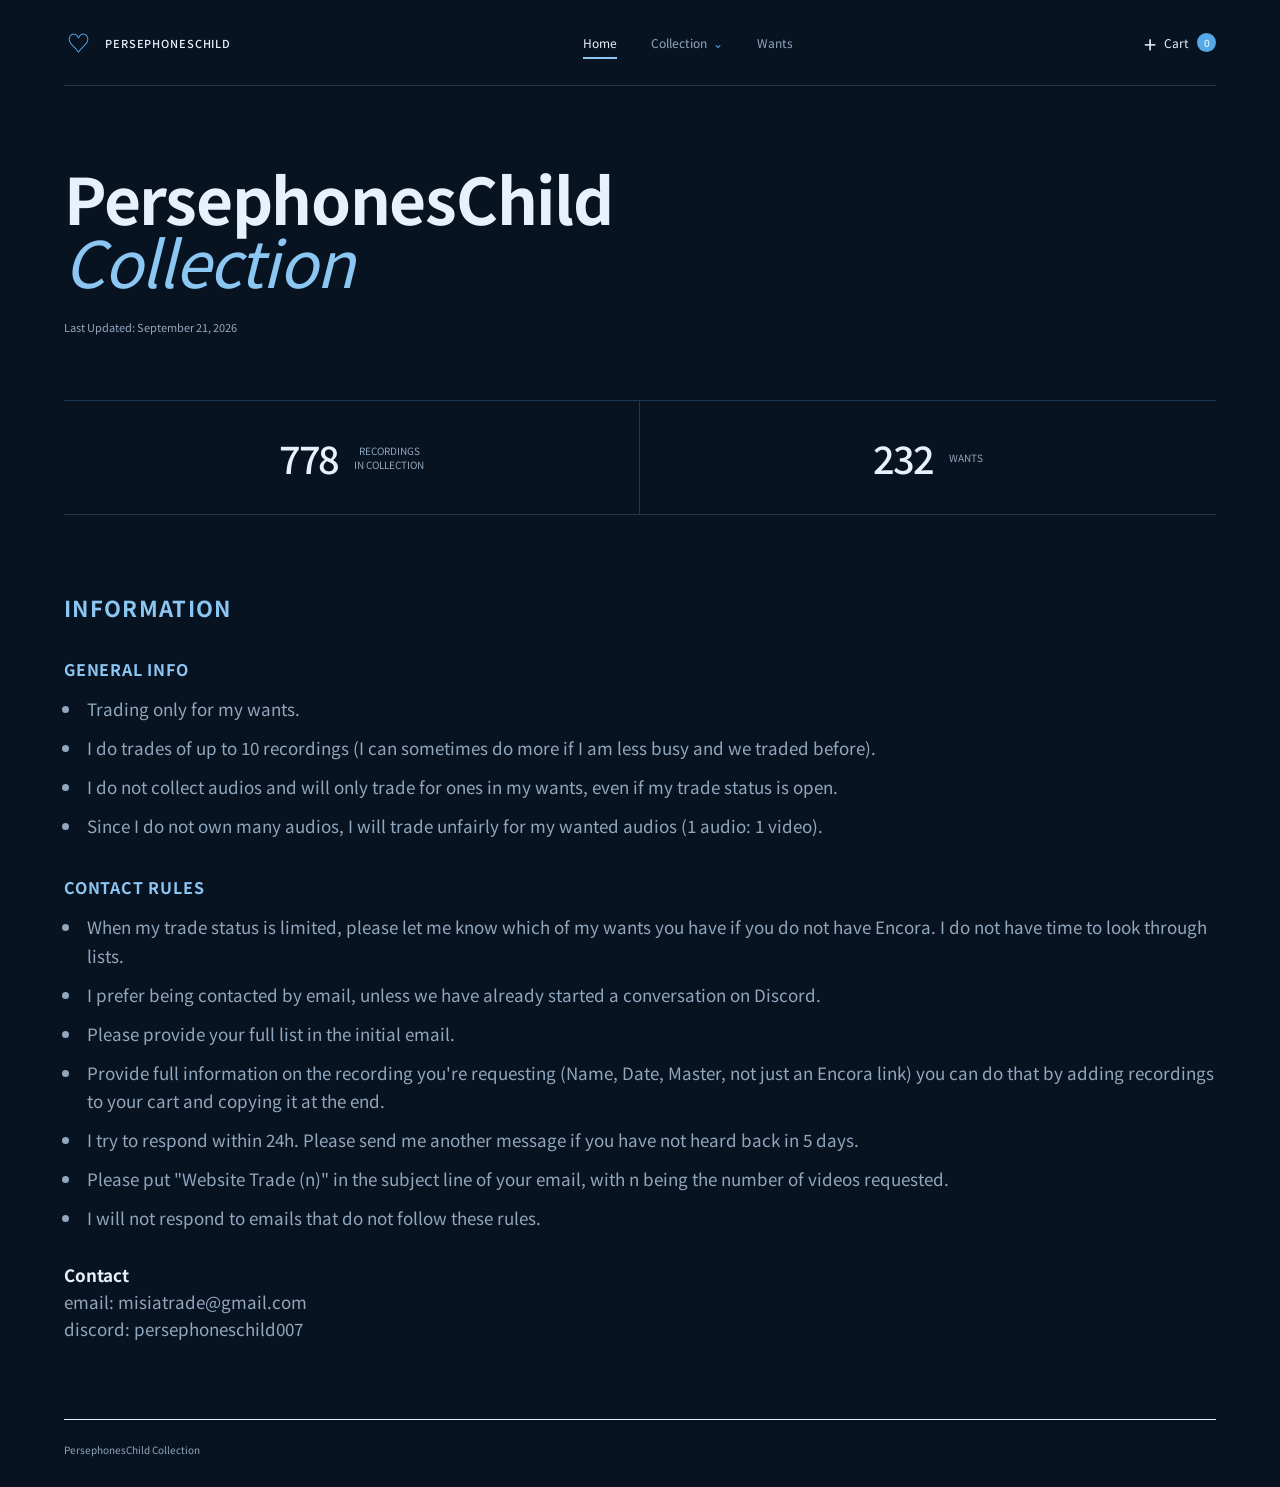
==== index.html @ debe1a32 "Add files via upload" ====
<!doctype html>
<!--
  PersephonesChild Collection - index.html

  Each <section class="view"> below is one
  "page" (Home, Collection, Wants, Cart); app.js shows one at a time depending
  on the # in the address bar, so nothing ever reloads.

  Anything with an id="..." is filled in or updated by app.js.
  Anything with data-route / data-view is used for navigation.
-->
<html lang="en">
<head>
  <!-- Page setup: text encoding, mobile scaling, the description search engines show, and the browser tab title. -->
  <meta charset="UTF-8">
  <meta name="viewport" content="width=device-width, initial-scale=1.0">
  <meta name="description" content="PersephonesChild Collection">
  <title>PersephonesChild Collection</title>
  <!-- Google Fonts: Noto Sans JP, used everywhere on the site (labels, body copy, and the home page hero headline alike). The preconnect lines just make it load a little faster. -->
  <link rel="preconnect" href="https://fonts.googleapis.com">
  <link rel="preconnect" href="https://fonts.gstatic.com" crossorigin>
  <link href="https://fonts.googleapis.com/css2?family=Noto+Sans+JP:wght@400;500;600;700;800&display=swap" rel="stylesheet">
  <!-- The main stylesheet. -->
  <link rel="stylesheet" href="styles.css">
  <!--
    Site-specific overrides. This block loads AFTER styles.css, so every rule
    here beats the matching rule in that file. This is where the 
    colour scheme and the recording-row layout actually come from.
  -->
  <style>
    /* The dark blue palette, replacing the cream/olive defaults in styles.css. */
    :root { --ink: #e8f1fb; --muted: #91a7bd; --paper: #081322; --line: #1d3852; --accent: #55a9e8; --rust: #8bc7f2; --white: #f4f8fc; --nft: #ff6b6b; }
    /* Page background. */
    body { background: var(--paper); }
    /* Dark styling for the "Copy your request" panel and its text box. */
    .checkout-panel { background: #0d1d30; }
    .checkout-panel input, .checkout-panel textarea { background: #07111f; color: var(--ink); }
    /* The contact block and the bulleted rule lists on the home page. */
    .contact-block { color: var(--muted); font-size: 14px; line-height: 1.6; margin: 0; }
    .contact-block b { color: var(--ink); }
    .info-title { color: var(--rust); font: 700 22px 'Noto Sans JP', sans-serif; letter-spacing: .06em; text-transform: uppercase; margin: 0 0 30px; }
    .info-subheading { color: var(--rust); font: 700 16px 'Noto Sans JP', sans-serif; letter-spacing: .05em; text-transform: uppercase; margin: 34px 0 14px; }
    .info-list { color: var(--muted); font-size: 12px; line-height: 1.65; margin: 0 0 28px; padding-left: 18px; max-width: 560px; }
    .info-list li { padding-left: 5px; margin-bottom: 10px; }
    /* Home page layout: full-width hero, the two centred counters, roomier text. */
    .hero-grid { display: block; min-height: 0; }
    .hero-copy { max-width: 820px; padding-right: 0; }
    .last-updated { color: var(--muted); font: 11px 'Noto Sans JP', sans-serif; margin: 18px 0 0; }
    .home-stats { max-width: none; margin: 0; text-align: left; grid-template-columns: 1fr 1fr; }
    .home-stats div, .home-stats div + div { justify-content: center; padding-left: 0; padding-right: 0; text-align: center; }
    .info-list { font-size: 16px; line-height: 1.7; }
    .intro-band .info-list, .intro-band .contact-block { font-size: 17px; }
    .intro-band { display: block; }
    .intro-band > div { width: 100%; }
    .intro-band .text-link { display: inline-flex; margin-top: 24px; }
    .info-list { max-width: none; }
    /* Recording rows as they look now: title row on top, then a four-column grid
       of details (Tour, Date, Master, Cast, Notes, NFT date, Trader Format).
       Cast and Notes span two columns because they are long. */
    .recording-row { display: block; padding: 24px 0; }
    .recording-row-top { display: grid; grid-template-columns: 50px 1fr 100px; align-items: center; gap: 18px; }
    .recording-fields { display: grid; grid-template-columns: repeat(4, minmax(0, 1fr)); gap: 18px 24px; margin: 22px 0 0 68px; }
    .recording-field { display: flex; flex-direction: column; gap: 6px; min-width: 0; }
    .recording-field span { color: var(--rust); font: 10px 'Noto Sans JP', sans-serif; text-transform: uppercase; }
    .recording-field b { color: var(--muted); font-size: 12px; font-weight: 500; line-height: 1.45; overflow-wrap: anywhere; }
    .recording-field-wide, .recording-field-cast { grid-column: span 2; }
    /* The read-only box on the cart page holding the copyable request text. */
    .request-preview { width: 100%; min-height: 150px; margin: 18px 0 0; border: 1px solid var(--line); background: #07111f; color: var(--ink); font: 11px/1.6 'Noto Sans JP', sans-serif; padding: 12px; resize: vertical; }
    /* The "Add" checkbox at the right of each recording row. */
    .check-control { justify-self: end; display: inline-flex; align-items: center; gap: 8px; color: var(--ink); font: 10px 'Noto Sans JP', sans-serif; cursor: pointer; }
    .recording-check { width: 18px; height: 18px; accent-color: var(--accent); cursor: pointer; }
    /* Show groups: recordings.csv/wants.csv rows sharing a Show are folded
       together under one <details>, closed by default so the collection reads
       as one line per show. A show with only one recording is rendered
       already open (see app.js), since there's nothing to tuck away there. */
    .show-group-summary { list-style: none; cursor: pointer; }
    .show-group-summary::-webkit-details-marker { display: none; }
    /* Count + chevron on the right of the show name, in place of the Add
       checkbox column used on a plain (ungrouped) row. */
    .show-group-meta { justify-self: end; display: inline-flex; align-items: center; gap: 10px; color: var(--muted); font: 10px 'Noto Sans JP', sans-serif; text-transform: uppercase; }
    .show-group-meta::after { content: '⌄'; color: var(--accent); font-size: 13px; transition: transform .2s; }
    .show-group[open] > .show-group-summary .show-group-meta::after { transform: rotate(180deg); }
    .show-group-summary:hover .recording-title { color: var(--accent); }
    /* The recordings inside an opened show: one .recording-subrow per Tour/
       Date, each with its own details grid and (on the collection pages) its
       own Add checkbox, separated by hairlines instead of the full row gap
       used between shows. */
    .show-group-body { margin-top: 18px; }
    .recording-subrow { padding: 16px 0; border-top: 1px dashed var(--line); }
    .recording-subrow:first-child { border-top: 0; padding-top: 0; }
    .recording-subrow .recording-title { font-size: 14px; font-weight: 500; color: var(--muted); }
    .recording-subrow .recording-title.is-nft { color: var(--nft); }
    /* Making the result-meta dropdowns readable against the dark background. */
    .result-meta select { background: #fff; color: #000; }
    .result-meta select:focus { background: #000; color: #fff; }
    .result-meta option { background: #000; color: #fff; }
    /* Small typography tweaks: heading aside, the heart wordmark, hero headline size. */
    .heading-aside { font-size: 17px; }
    .wordmark-mark { background: transparent; color: var(--accent); font-size: 23px; line-height: 1; }
    .hero-copy h1 { font-size: clamp(40px, 5vw, 70px); }
    /* Phone layout for recording rows: narrower columns, details in two columns. */
    @media (max-width: 700px) { .recording-row-top { grid-template-columns: 32px 1fr 82px; gap: 8px; } .recording-fields { grid-template-columns: repeat(2, minmax(0, 1fr)); margin-left: 40px; gap: 16px 12px; } .recording-field-wide, .recording-field-cast { grid-column: 1 / -1; } }
    /* Buttons in the blue scheme, with a lighter blue on hover. */
    .button-dark { background: #12304b; color: #f4f8fc; border-color: #55a9e8; }
    .button-dark:hover { background: #1d5278; border-color: #8bc7f2; }
    /* The Collection dropdown in the header. It is a plain <details> element, so
       it opens and closes without any JavaScript; app.js only closes it again
       after a link inside is clicked. */
    .collection-menu { position: relative; }
    .collection-menu summary { list-style: none; padding: 8px 0; color: var(--muted); cursor: pointer; }
    .collection-menu summary::-webkit-details-marker { display: none; }
    .collection-menu summary::after { content: '⌄'; margin-left: 6px; color: var(--accent); }
    .collection-menu[open] summary, .collection-menu summary:hover, .collection-menu summary.active { color: var(--ink); }
    .collection-dropdown { position: absolute; z-index: 5; top: 32px; left: 50%; min-width: 150px; padding: 8px 0; transform: translateX(-50%); border: 1px solid var(--line); background: #0d1d30; box-shadow: 0 12px 24px rgba(0, 0, 0, .22); }
    .collection-dropdown a { display: block; padding: 10px 16px; color: var(--muted); white-space: nowrap; }
    .collection-dropdown a:hover, .collection-dropdown a.active { color: var(--white); background: #12304b; }
    /* The Videos index page (#videos): one card per video page. */
    .index-grid { display: grid; grid-template-columns: repeat(4, minmax(0, 1fr)); gap: 18px; padding: 40px 0 90px; }
    .index-card { display: block; padding: 26px; border: 1px solid var(--line); background: #0d1d30; transition: .2s; }
    .index-card:hover { border-color: var(--accent); background: #12304b; }
    .index-card h3 { margin: 0; font-size: 26px; letter-spacing: -.03em; }
    .index-card p { margin: 10px 0 0; color: var(--muted); font: 10px 'Noto Sans JP', sans-serif; text-transform: uppercase; }
    @media (max-width: 700px) { .index-grid { grid-template-columns: 1fr; gap: 12px; padding: 28px 0 60px; } }
    /* On phones the dropdown is left-aligned instead of centred. */
    @media (max-width: 700px) { .site-header { gap: 16px; } .main-nav { gap: 16px; } .collection-dropdown { left: 0; transform: none; } }
  </style>
</head>
<body>
  <div class="site-shell">
    <!-- Header: wordmark on the left, navigation in the middle, cart on the right. -->
    <header class="site-header">
      <a class="wordmark" href="#home" aria-label="PersephonesChild Collection home"><span class="wordmark-mark" aria-hidden="true">&#9825;</span><span>PERSEPHONESCHILD</span></a>
      <!-- Main navigation. app.js adds class="active" to whichever link matches the current page. -->
      <nav class="main-nav" aria-label="Main navigation">
        <a href="#home" data-route="home">Home</a>
        <!-- Collection menu. <summary> is the visible label; the links inside appear when it is open. -->
        <details class="collection-menu">
          <summary data-route="collection">Collection</summary>
          <div class="collection-dropdown">
            <a href="#videos" data-route="videos">Videos</a>
            <a href="#audios" data-route="audios">Audios</a>
          </div>
        </details>
        <a href="#wants" data-route="wants">Wants</a>
      </nav>
      <!-- Cart link. The number in #cart-count is kept up to date by renderCart() in app.js. -->
      <a class="cart-link" href="#cart" aria-label="Open cart"><span class="cart-icon">+</span><span>Cart</span><span class="cart-count" id="cart-count">0</span></a>
    </header>

    <main>
      <!-- HOME PAGE -->
      <section class="view active" id="home-view" data-view="home">
        <div class="hero-grid">
          <div class="hero-copy">
            <h1>PersephonesChild<br><em>Collection</em></h1>
            <p class="last-updated" id="last-updated">Last Updated: —</p>
          </div>
        </div>
        <!-- The two counters. They read 00 until app.js has loaded the CSV files. -->
        <div class="home-stats">
          <div><strong id="home-recording-count">00</strong><span>recordings<br>in collection</span></div>
          <div><strong id="home-want-count">00</strong><span>wants</span></div>
        </div>
        <!-- Information band: your trading rules, contact rules and contact details. Plain text - edit it directly here. -->
        <div class="intro-band">
          <div>
            <h3 class="info-title">Information</h3>
            <h4 class="info-subheading">General Info</h4>
            <ul class="info-list">
              <li>Trading only for my wants.</li>
              <li>I do trades of up to 10 recordings (I can sometimes do more if I am less busy and we traded before).</li>
              <li>I do not collect audios and will only trade for ones in my wants, even if my trade status is open.</li>
              <li>Since I do not own many audios, I will trade unfairly for my wanted audios (1 audio: 1 video).</li>
            </ul>
            <h4 class="info-subheading">Contact Rules</h4>
            <ul class="info-list">
              <li>When my trade status is limited, please let me know which of my wants you have if you do not have Encora. I do not have time to look through lists.</li>
              <li>I prefer being contacted by email, unless we have already started a conversation on Discord.</li>
              <li>Please provide your full list in the initial email.</li>
              <li>Provide full information on the recording you're requesting (Name, Date, Master, not just an Encora link) you can do that by adding recordings to your cart and copying it at the end.</li>
              <li>I try to respond within 24h. Please send me another message if you have not heard back in 5 days.</li>
              <li>Please put "Website Trade (n)" in the subject line of your email, with n being the number of videos requested.</li>
              <li>I will not respond to emails that do not follow these rules.</li>
            </ul>
            <p class="contact-block"><b>Contact</b><br>email: misiatrade@gmail.com<br>discord: persephoneschild007</p>
          </div>
        </div>
      </section>

      <!-- VIDEOS INDEX PAGE: just links to the individual video pages. The cards are built by renderVideoIndex() in app.js. -->
      <section class="view" id="videos-view" data-view="videos">
        <div class="page-heading">
          <div>
            <h2>Videos</h2>
          </div>
          <p class="heading-aside">The videos are split alphabetically by title, ignoring articles like “the”, “a”, and “an”. Shows with over 15 videos have their own page.</p>
        </div>
        <div class="index-grid" id="video-index-list"></div>
      </section>

      <!-- COLLECTION PAGE (shared by Videos, Hadestown and Audios - the heading changes to match). -->
      <section class="view" id="collection-view" data-view="collection">
        <!-- Heading. The title text is replaced by app.js depending on which of the three pages is open. -->
        <div class="page-heading">
          <div>
            <h2 id="collection-title">Audios</h2>
          </div>
          <p class="heading-aside">Select a recording to add it to your request. The collection is ordered by title, ignoring articles like “the”, “a”, and “an”.</p>
        </div>
        <!-- Toolbar: search box, result count, and the sort dropdown. -->
        <div class="toolbar">
          <label class="search-box">
            <span>⌕</span>
            <input id="collection-search" type="search" placeholder="Search recordings" autocomplete="off">
            <kbd>/</kbd>
          </label>
          <div class="result-meta">
            <span id="collection-result-count">0 recordings</span>
            <!-- The options here are a pre-JS fallback only. app.js rebuilds this
                 dropdown per page (populateSortOptions(), keyed off each route's
                 sortOptions in COLLECTION_ROUTES) — most pages get A–Z, a
                 single-show page like Hadestown gets oldest/newest instead. -->
            <select id="collection-sort" aria-label="Sort collection">
              <option value="title">A–Z by title</option>
            </select>
          </div>
        </div>
        <!-- Empty on purpose: app.js builds the recording rows in here. aria-live tells screen readers to announce changes. -->
        <div class="recording-list" id="recording-list" aria-live="polite"></div>
      </section>

      <!-- WANTS PAGE -->
      <section class="view" id="wants-view" data-view="wants">
        <div class="page-heading">
          <div>
            <h2>Wants</h2>
          </div>
          <p class="heading-aside">My current wants, some of which could be trades in progress.</p>
        </div>
        <!-- Wants toolbar: search, count, the Audio/Video filter, and the sort dropdown. The list below is built by app.js. -->
        <div class="toolbar">
          <label class="search-box">
            <span>⌕</span>
            <input id="wants-search" type="search" placeholder="Search wants" autocomplete="off">
          </label>
          <div class="result-meta">
            <span id="wants-result-count">0 wants</span>
            <label for="wants-media-filter">Format</label>
            <select id="wants-media-filter" aria-label="Filter wants by audio or video">
              <option value="all">All</option>
              <option value="Audio">Audio</option>
              <option value="Video">Video</option>
            </select>
            <select id="wants-sort" aria-label="Sort wants">
              <option value="title">A–Z by title</option>
            </select>
          </div>
        </div>
        <div class="recording-list" id="wants-list" aria-live="polite"></div>
        
      </section>

      <!-- CART PAGE -->
      <section class="view" id="cart-view" data-view="cart">
        <div class="page-heading">
          <div>
            <h2>Cart</h2>
          </div>
          <p class="heading-aside">Copy your request and send me an email :)</p>
        </div>
        <!-- Cart items on the left (or the empty-cart message), copy panel on the right. -->
        <div class="cart-layout">
          <div>
            <div id="cart-items" class="cart-items"></div>
            <div id="cart-empty" class="empty-state">
              <h3>Your cart is empty.</h3>
              <a href="#videos" class="text-link">Browse collection <span>→</span></a>
            </div>
          </div>
          <aside class="checkout-panel">
            <h3>Request details</h3>
            <p> Make sure you read the rules before sending your request.</p>
            <textarea id="request-preview" class="request-preview" aria-label="Selected recording request" readonly></textarea>
            <button class="button button-dark full-width" id="copy-request-button" type="button">Copy request <span>⧉</span></button>
            <small class="form-hint" id="copy-status">Format: Show - Tour - Date - Master - Encora Link</small>
          </aside>
        </div>
      </section>
    </main>
    <!-- Footer. -->
    <footer class="site-footer">
      <span>PersephonesChild Collection</span>
    </footer>
  </div>
  <!-- Loads the JavaScript last, so all the elements above already exist when it runs. -->
  <script src="app.js"></script>
</body>
</html>
---- styles.css ----
/* ============================================================================
   PersephonesChild Collection - styles.css

   This is the base stylesheet for the whole site. It was written in a compact
   (minified) style; it has since been spaced out, labelled, and stripped of
   rules that no element on the site uses.

   Important: index.html contains a second <style> block at the bottom of its
   <head>. Because it loads after this file, anything in there WINS over the
   rules here - that is where the dark blue colour scheme and the current
   recording-row layout are defined. If a change here seems to do nothing,
   check index.html for a rule overriding it.

   Sections:
     1. Colour variables and page basics
     2. Header, navigation and cart link
     3. Page (view) switching
     4. Home page: hero, stats, intro band
     5. Buttons and links
     6. Page headings and toolbars (search / sort)
     7. Recording rows
     8. Cart and request panel
     9. Empty states and footer
    10. Mobile layout (screens up to 700px wide)
   ============================================================================ */

/* --- 1. Colour variables and page basics -----------------------------------
   Everything else refers to these by name, e.g. color:var(--ink). The values
   here are the original cream-and-olive palette; index.html redefines them as
   the dark blue scheme the site actually uses.
     --ink    main text     --muted  secondary text   --paper  page background
     --line   hairline rules --accent highlight       --rust   small accents
     --nft    NFT-restricted recording titles (see index.html for the value
              actually in use)
   ------------------------------------------------------------------------- */

:root{--ink:#1f2824;--muted:#6d7770;--paper:#f3f0e8;--line:#cdd1c8;--accent:#d8e553;--rust:#b65f3d;--white:#fbfaf6;--nft:#c0392b}

/* Make width/height include padding and borders - saves a lot of layout maths. */
*{box-sizing:border-box}

/* Makes in-page jumps glide instead of snapping. */
html{scroll-behavior:smooth}

/* Site-wide defaults: background, text colour and base font. */
body{margin:0;background:var(--paper);color:var(--ink);font-family:'Noto Sans JP', sans-serif;font-size:14px}

/* Links inherit the surrounding text colour and lose their underline. */
a{color:inherit;text-decoration:none}

/* The centred column the whole site sits in, with breathing room at the sides. */
.site-shell{max-width:1440px;margin:auto;padding:0 5vw;overflow:hidden}

/* --- 2. Header, navigation and cart link -----------------------------------
   The bar across the top: wordmark on the left, nav in the middle, cart right.
   ------------------------------------------------------------------------- */
.site-header{height:86px;display:flex;align-items:center;justify-content:space-between;border-bottom:1px solid var(--line)}

/* The PERSEPHONESCHILD wordmark and its small heart square. */
.wordmark{display:flex;align-items:center;gap:11px;font:500 11px 'Noto Sans JP', sans-serif;letter-spacing:.08em}
.wordmark-mark{display:grid;place-items:center;width:30px;height:30px;background:var(--ink);color:var(--accent);font:500 10px 'Noto Sans JP', sans-serif}

/* The nav links. The .active class is added by showRoute() in app.js. */
.main-nav{display:flex;gap:34px;font-size:12px}
.main-nav a{padding:8px 0;color:var(--muted);position:relative}
.main-nav a:hover,.main-nav a.active{color:var(--ink)}

/* The rust-coloured underline that marks the page you are currently on. */
.main-nav a.active:after{content:'';position:absolute;left:0;right:0;bottom:0;height:2px;background:var(--rust)}

/* The cart link, and the round badge showing how many items are selected. */
.cart-link{display:flex;align-items:center;gap:8px;font-size:12px}
.cart-icon{font-size:22px;line-height:12px}
.cart-count{display:grid;place-items:center;min-width:19px;height:19px;padding:0 4px;border-radius:50%;background:var(--accent);font:500 10px 'Noto Sans JP', sans-serif}

/* --- 3. Page (view) switching ----------------------------------------------
   Every page is a <section class="view"> in index.html. They are all hidden
   until app.js gives one the .active class, which also plays the "rise"
   fade-up animation below.
   ------------------------------------------------------------------------- */
.view{display:none;animation:rise .45s ease both}
.view.active{display:block}
@keyframes rise{from{opacity:0;transform:translateY(8px)}
  to{opacity:1;transform:none}
  }

/* --- 4. Home page ----------------------------------------------------------
   Hero block, the two big counters, and the information band underneath.
   ------------------------------------------------------------------------- */
.hero-grid{display:grid;grid-template-columns:1fr 1fr;min-height:560px;border-bottom:1px solid var(--line)}
.hero-copy{padding:80px 8vw 65px 0}

/* The big PersephonesChild Collection headline; clamp() scales it with the window. */
.hero-copy h1{font-family:'Noto Sans JP', sans-serif;font-size:clamp(48px,6.4vw,92px);line-height:.98;letter-spacing:-.02em;margin:0 0 28px;font-weight:700}
.hero-copy h1 em{font-weight:400;color:var(--rust)}
.hero-actions{display:flex;align-items:center;gap:28px;margin-top:42px}

/* --- 5. Buttons and links -------------------------------------------------- */
.button{display:inline-flex;justify-content:space-between;align-items:center;gap:28px;min-height:45px;padding:0 17px;border:1px solid var(--ink);font-size:11px;font-weight:700;letter-spacing:.01em;cursor:pointer;transition:.2s}
.button span{font-size:17px;font-weight:400}
.button-dark{background:var(--ink);color:var(--white)}
.button-dark:hover{background:var(--rust);border-color:var(--rust)}

/* The two counters on the home page (recordings / wants), filled in by app.js. */
.home-stats{display:grid;grid-template-columns:repeat(3,1fr);border-bottom:1px solid var(--line)}
.home-stats div{display:flex;gap:16px;align-items:center;padding:29px 0;border-right:1px solid var(--line)}
.home-stats div+div{padding-left:7vw}
.home-stats div:last-child{border:0}
.home-stats strong{font-size:38px;font-weight:500;letter-spacing:-.06em}
.home-stats span{color:var(--muted);font:10px/1.4 'Noto Sans JP', sans-serif;text-transform:uppercase}

/* The information band with your trading rules and contact details. */
.intro-band{display:grid;grid-template-columns:1fr 2fr 1fr;gap:30px;padding:76px 0}

/* Underlined 'View the collection ->' style link. */
.text-link{align-self:end;font:11px 'Noto Sans JP', sans-serif;border-bottom:1px solid var(--ink);padding-bottom:5px;width:max-content}
.text-link span{margin-left:12px;color:var(--rust)}

/* --- 6. Page headings and toolbars -----------------------------------------
   The giant page title plus the row holding search, result count and sort.
   ------------------------------------------------------------------------- */
.page-heading{display:flex;justify-content:space-between;align-items:end;padding:72px 0 48px;border-bottom:1px solid var(--line)}
.page-heading h2{font-size:clamp(38px,5.5vw,82px);line-height:.85;letter-spacing:-.07em;margin:0}
.heading-aside{max-width:330px;color:var(--muted);font-size:12px;line-height:1.6;margin:0 0 3px}

/* The bar with the search box on the left and count + sort dropdown on the right. */
.toolbar{display:flex;justify-content:space-between;align-items:center;padding:20px 0;border-bottom:1px solid var(--line)}

/* Search field. The little <kbd>/</kbd> hints at the keyboard shortcut. */
.search-box{display:flex;align-items:center;gap:10px;max-width:430px;flex:1;border-bottom:1px solid var(--ink);padding:9px 0}
.search-box span{font-size:23px}
.search-box input{border:0;outline:0;background:none;font:12px 'Noto Sans JP';width:100%;color:var(--ink)}
kbd{font:10px 'Noto Sans JP';color:var(--muted)}

/* Result count and the sort dropdown next to it. */
.result-meta{display:flex;gap:24px;align-items:center;color:var(--muted);font:10px 'Noto Sans JP'}
.result-meta select{border:0;background:none;color:var(--ink);font:10px 'Noto Sans JP';padding:8px}

/* --- 7. Recording rows -----------------------------------------------------
   One row per recording. Note: index.html redefines .recording-row as a block
   with a details grid underneath, so the column layout here is overridden.
   ------------------------------------------------------------------------- */
.recording-row{display:grid;grid-template-columns:60px 1.4fr 1fr 100px 110px;align-items:center;min-height:89px;border-bottom:1px solid var(--line);gap:18px}
/* Hover highlight lives on the summary line (a closed/open show heading) and
   on each individual recording inside an opened show, instead of on the
   whole .recording-row container - that container wraps the entire show
   group (summary + every unfolded recording), so hovering it highlighted
   everything inside an open group at once rather than just the row under
   the cursor. */
.show-group-summary:hover,.recording-subrow:hover{background:rgba(83, 178, 229, 0.12)}
.recording-index{color:var(--rust);font:10px 'Noto Sans JP'}
.recording-title{font-size:17px;font-weight:600}

/* Applied by app.js (isNftRestricted) to titles that are "NFT Forever" or
   whose "NFT Date" hasn't passed yet. Uses --nft so it stays red regardless
   of which theme (base or the dark override in index.html) is active. */
.recording-title.is-nft{color:var(--nft)}

/* --- 8. Cart and request panel ---------------------------------------------
   The cart list on the left, the 'Copy your request' panel on the right.
   ------------------------------------------------------------------------- */
.cart-layout{display:grid;grid-template-columns:1.4fr .6fr;gap:8vw;padding:34px 0 100px}
.cart-items{border-top:1px solid var(--line)}
.cart-item{display:flex;justify-content:space-between;align-items:center;padding:23px 0;border-bottom:1px solid var(--line)}
.cart-item h3{margin:0 0 5px;font-size:16px}
.cart-item p{margin:0;color:var(--muted);font:10px 'Noto Sans JP'}
.remove-item{border:0;background:transparent;color:var(--rust);font:10px 'Noto Sans JP';cursor:pointer}

/* The right-hand panel containing the copyable request text. */
.checkout-panel{background:var(--white);padding:27px}
.checkout-panel h3{font-size:25px;letter-spacing:-.04em;margin:0 0 12px}
.checkout-panel>p{color:var(--muted);font-size:12px;line-height:1.6;margin:0 0 27px}
.checkout-panel label{display:block;font:10px 'Noto Sans JP';margin:17px 0 7px;color:var(--muted)}
.checkout-panel input,.checkout-panel textarea{font:12px 'Noto Sans JP';width:100%;border:1px solid var(--line);background:var(--paper);padding:11px;outline:none;resize:vertical}
.checkout-panel input:focus,.checkout-panel textarea:focus{border-color:var(--ink)}
.full-width{width:100%;margin-top:24px}
.form-hint{display:block;color:var(--muted);font-size:9px;line-height:1.5;margin-top:12px}

/* --- 9. Empty states and footer -------------------------------------------
   Shown when the cart is empty or a search returns nothing.
   ------------------------------------------------------------------------- */
.empty-state{text-align:center;padding:78px 20px;border-bottom:1px solid var(--line)}
.empty-number{font:11px 'Noto Sans JP';color:var(--rust)}
.empty-state h3{font-size:25px;margin:14px 0 8px}
.empty-state p{color:var(--muted);font-size:12px;margin:0 0 22px}

/* Footer line with the copyright and your email address. */
.site-footer{display:flex;justify-content:space-between;border-top:1px solid var(--ink);padding:22px 0 30px;color:var(--muted);font:10px 'Noto Sans JP'}
.site-footer a{color:var(--ink)}

/* --- 10. Mobile layout -----------------------------------------------------
   Everything below applies only on screens 700px wide or narrower: single
   column stacking, smaller type, and a tighter header.
   ------------------------------------------------------------------------- */
@media(max-width:700px){.site-shell{padding:0 20px}
  .site-header{height:70px}
  .main-nav{gap:13px}
  .main-nav a{font-size:10px}
  .wordmark span:last-child{display:none}
  .hero-grid{display:flex;flex-direction:column;min-height:0}
  .hero-copy{padding:55px 0 38px}
  .hero-copy h1{font-size:61px}
  .home-stats div,.home-stats div+div{display:block;padding:22px 10px 22px 0}
  .home-stats div+div{padding-left:10px}
  .home-stats strong{font-size:28px;display:block;margin-bottom:6px}
  .intro-band{display:block;padding:55px 0}
  .page-heading{display:block;padding:55px 0 35px}
  .heading-aside{margin-top:25px}
  .toolbar{display:block}
  .result-meta{justify-content:space-between;margin-top:18px}
  .recording-row{grid-template-columns:32px 1fr 74px;gap:8px;min-height:105px}
  .cart-layout{display:block;padding-bottom:65px}
  .checkout-panel{margin-top:35px}
  .site-footer{gap:15px;flex-wrap:wrap}
  .site-footer span:nth-child(2){display:none}
  }
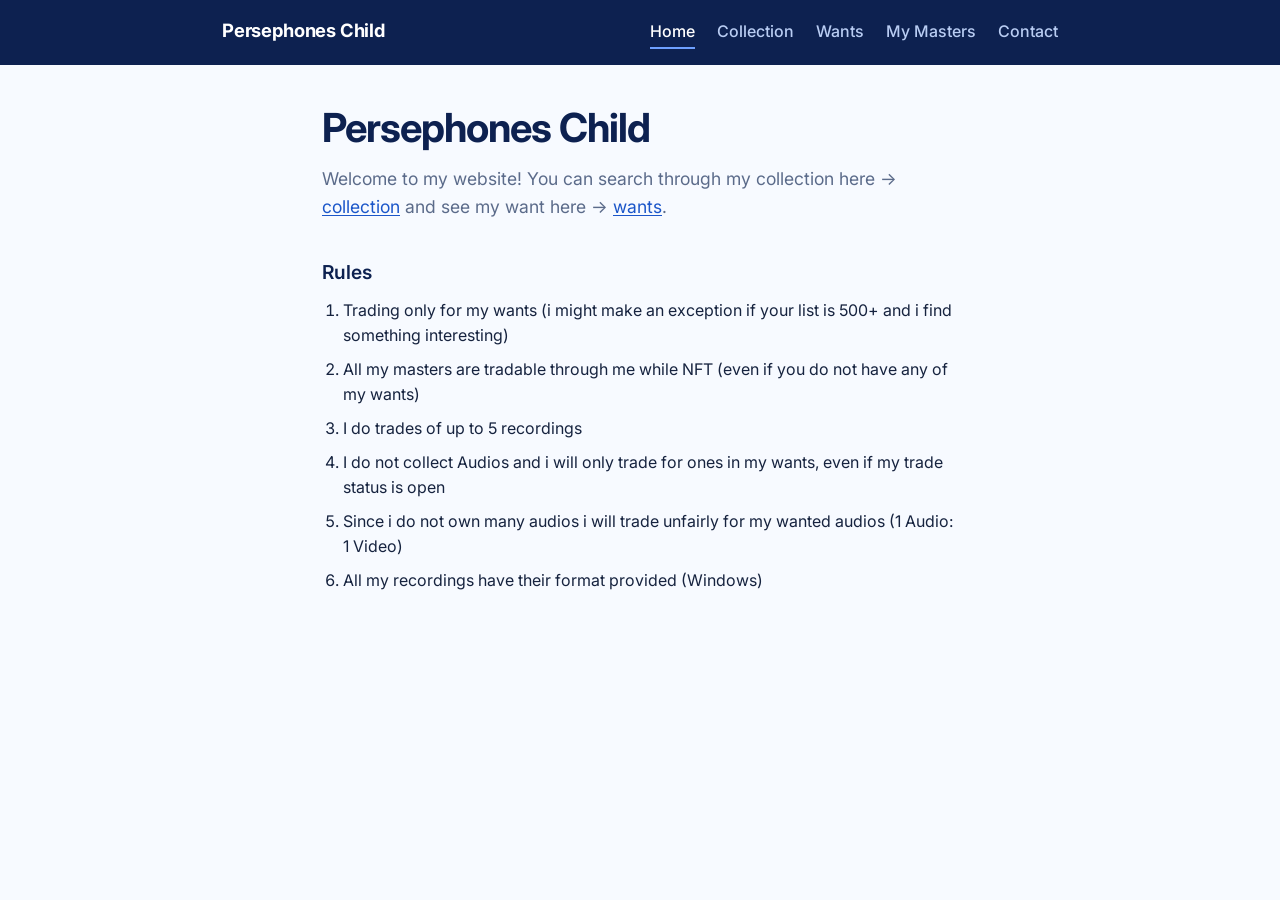
==== commit d9efc27d: "Add files via upload" ====
--- a/index.html
+++ b/index.html
@@ -1,298 +1,39 @@
-<!doctype html>
-<!--
-  PersephonesChild Collection - index.html
-
-  Each <section class="view"> below is one
-  "page" (Home, Collection, Wants, Cart); app.js shows one at a time depending
-  on the # in the address bar, so nothing ever reloads.
-
-  Anything with an id="..." is filled in or updated by app.js.
-  Anything with data-route / data-view is used for navigation.
--->
-<html lang="en">
-<head>
-  <!-- Page setup: text encoding, mobile scaling, the description search engines show, and the browser tab title. -->
-  <meta charset="UTF-8">
-  <meta name="viewport" content="width=device-width, initial-scale=1.0">
-  <meta name="description" content="PersephonesChild Collection">
-  <title>PersephonesChild Collection</title>
-  <!-- Google Fonts: Noto Sans JP, used everywhere on the site (labels, body copy, and the home page hero headline alike). The preconnect lines just make it load a little faster. -->
-  <link rel="preconnect" href="https://fonts.googleapis.com">
-  <link rel="preconnect" href="https://fonts.gstatic.com" crossorigin>
-  <link href="https://fonts.googleapis.com/css2?family=Noto+Sans+JP:wght@400;500;600;700;800&display=swap" rel="stylesheet">
-  <!-- The main stylesheet. -->
-  <link rel="stylesheet" href="styles.css">
-  <!--
-    Site-specific overrides. This block loads AFTER styles.css, so every rule
-    here beats the matching rule in that file. This is where the 
-    colour scheme and the recording-row layout actually come from.
-  -->
-  <style>
-    /* The dark blue palette, replacing the cream/olive defaults in styles.css. */
-    :root { --ink: #e8f1fb; --muted: #91a7bd; --paper: #081322; --line: #1d3852; --accent: #55a9e8; --rust: #8bc7f2; --white: #f4f8fc; --nft: #ff6b6b; }
-    /* Page background. */
-    body { background: var(--paper); }
-    /* Dark styling for the "Copy your request" panel and its text box. */
-    .checkout-panel { background: #0d1d30; }
-    .checkout-panel input, .checkout-panel textarea { background: #07111f; color: var(--ink); }
-    /* The contact block and the bulleted rule lists on the home page. */
-    .contact-block { color: var(--muted); font-size: 14px; line-height: 1.6; margin: 0; }
-    .contact-block b { color: var(--ink); }
-    .info-title { color: var(--rust); font: 700 22px 'Noto Sans JP', sans-serif; letter-spacing: .06em; text-transform: uppercase; margin: 0 0 30px; }
-    .info-subheading { color: var(--rust); font: 700 16px 'Noto Sans JP', sans-serif; letter-spacing: .05em; text-transform: uppercase; margin: 34px 0 14px; }
-    .info-list { color: var(--muted); font-size: 12px; line-height: 1.65; margin: 0 0 28px; padding-left: 18px; max-width: 560px; }
-    .info-list li { padding-left: 5px; margin-bottom: 10px; }
-    /* Home page layout: full-width hero, the two centred counters, roomier text. */
-    .hero-grid { display: block; min-height: 0; }
-    .hero-copy { max-width: 820px; padding-right: 0; }
-    .last-updated { color: var(--muted); font: 11px 'Noto Sans JP', sans-serif; margin: 18px 0 0; }
-    .home-stats { max-width: none; margin: 0; text-align: left; grid-template-columns: 1fr 1fr; }
-    .home-stats div, .home-stats div + div { justify-content: center; padding-left: 0; padding-right: 0; text-align: center; }
-    .info-list { font-size: 16px; line-height: 1.7; }
-    .intro-band .info-list, .intro-band .contact-block { font-size: 17px; }
-    .intro-band { display: block; }
-    .intro-band > div { width: 100%; }
-    .intro-band .text-link { display: inline-flex; margin-top: 24px; }
-    .info-list { max-width: none; }
-    /* Recording rows as they look now: title row on top, then a four-column grid
-       of details (Tour, Date, Master, Cast, Notes, NFT date, Trader Format).
-       Cast and Notes span two columns because they are long. */
-    .recording-row { display: block; padding: 24px 0; }
-    .recording-row-top { display: grid; grid-template-columns: 50px 1fr 100px; align-items: center; gap: 18px; }
-    .recording-fields { display: grid; grid-template-columns: repeat(4, minmax(0, 1fr)); gap: 18px 24px; margin: 22px 0 0 68px; }
-    .recording-field { display: flex; flex-direction: column; gap: 6px; min-width: 0; }
-    .recording-field span { color: var(--rust); font: 10px 'Noto Sans JP', sans-serif; text-transform: uppercase; }
-    .recording-field b { color: var(--muted); font-size: 12px; font-weight: 500; line-height: 1.45; overflow-wrap: anywhere; }
-    .recording-field-wide, .recording-field-cast { grid-column: span 2; }
-    /* The read-only box on the cart page holding the copyable request text. */
-    .request-preview { width: 100%; min-height: 150px; margin: 18px 0 0; border: 1px solid var(--line); background: #07111f; color: var(--ink); font: 11px/1.6 'Noto Sans JP', sans-serif; padding: 12px; resize: vertical; }
-    /* The "Add" checkbox at the right of each recording row. */
-    .check-control { justify-self: end; display: inline-flex; align-items: center; gap: 8px; color: var(--ink); font: 10px 'Noto Sans JP', sans-serif; cursor: pointer; }
-    .recording-check { width: 18px; height: 18px; accent-color: var(--accent); cursor: pointer; }
-    /* Show groups: recordings.csv/wants.csv rows sharing a Show are folded
-       together under one <details>, closed by default so the collection reads
-       as one line per show. A show with only one recording is rendered
-       already open (see app.js), since there's nothing to tuck away there. */
-    .show-group-summary { list-style: none; cursor: pointer; }
-    .show-group-summary::-webkit-details-marker { display: none; }
-    /* Count + chevron on the right of the show name, in place of the Add
-       checkbox column used on a plain (ungrouped) row. */
-    .show-group-meta { justify-self: end; display: inline-flex; align-items: center; gap: 10px; color: var(--muted); font: 10px 'Noto Sans JP', sans-serif; text-transform: uppercase; }
-    .show-group-meta::after { content: '⌄'; color: var(--accent); font-size: 13px; transition: transform .2s; }
-    .show-group[open] > .show-group-summary .show-group-meta::after { transform: rotate(180deg); }
-    .show-group-summary:hover .recording-title { color: var(--accent); }
-    /* The recordings inside an opened show: one .recording-subrow per Tour/
-       Date, each with its own details grid and (on the collection pages) its
-       own Add checkbox, separated by hairlines instead of the full row gap
-       used between shows. */
-    .show-group-body { margin-top: 18px; }
-    .recording-subrow { padding: 16px 0; border-top: 1px dashed var(--line); }
-    .recording-subrow:first-child { border-top: 0; padding-top: 0; }
-    .recording-subrow .recording-title { font-size: 14px; font-weight: 500; color: var(--muted); }
-    .recording-subrow .recording-title.is-nft { color: var(--nft); }
-    /* Making the result-meta dropdowns readable against the dark background. */
-    .result-meta select { background: #fff; color: #000; }
-    .result-meta select:focus { background: #000; color: #fff; }
-    .result-meta option { background: #000; color: #fff; }
-    /* Small typography tweaks: heading aside, the heart wordmark, hero headline size. */
-    .heading-aside { font-size: 17px; }
-    .wordmark-mark { background: transparent; color: var(--accent); font-size: 23px; line-height: 1; }
-    .hero-copy h1 { font-size: clamp(40px, 5vw, 70px); }
-    /* Phone layout for recording rows: narrower columns, details in two columns. */
-    @media (max-width: 700px) { .recording-row-top { grid-template-columns: 32px 1fr 82px; gap: 8px; } .recording-fields { grid-template-columns: repeat(2, minmax(0, 1fr)); margin-left: 40px; gap: 16px 12px; } .recording-field-wide, .recording-field-cast { grid-column: 1 / -1; } }
-    /* Buttons in the blue scheme, with a lighter blue on hover. */
-    .button-dark { background: #12304b; color: #f4f8fc; border-color: #55a9e8; }
-    .button-dark:hover { background: #1d5278; border-color: #8bc7f2; }
-    /* The Collection dropdown in the header. It is a plain <details> element, so
-       it opens and closes without any JavaScript; app.js only closes it again
-       after a link inside is clicked. */
-    .collection-menu { position: relative; }
-    .collection-menu summary { list-style: none; padding: 8px 0; color: var(--muted); cursor: pointer; }
-    .collection-menu summary::-webkit-details-marker { display: none; }
-    .collection-menu summary::after { content: '⌄'; margin-left: 6px; color: var(--accent); }
-    .collection-menu[open] summary, .collection-menu summary:hover, .collection-menu summary.active { color: var(--ink); }
-    .collection-dropdown { position: absolute; z-index: 5; top: 32px; left: 50%; min-width: 150px; padding: 8px 0; transform: translateX(-50%); border: 1px solid var(--line); background: #0d1d30; box-shadow: 0 12px 24px rgba(0, 0, 0, .22); }
-    .collection-dropdown a { display: block; padding: 10px 16px; color: var(--muted); white-space: nowrap; }
-    .collection-dropdown a:hover, .collection-dropdown a.active { color: var(--white); background: #12304b; }
-    /* The Videos index page (#videos): one card per video page. */
-    .index-grid { display: grid; grid-template-columns: repeat(4, minmax(0, 1fr)); gap: 18px; padding: 40px 0 90px; }
-    .index-card { display: block; padding: 26px; border: 1px solid var(--line); background: #0d1d30; transition: .2s; }
-    .index-card:hover { border-color: var(--accent); background: #12304b; }
-    .index-card h3 { margin: 0; font-size: 26px; letter-spacing: -.03em; }
-    .index-card p { margin: 10px 0 0; color: var(--muted); font: 10px 'Noto Sans JP', sans-serif; text-transform: uppercase; }
-    @media (max-width: 700px) { .index-grid { grid-template-columns: 1fr; gap: 12px; padding: 28px 0 60px; } }
-    /* On phones the dropdown is left-aligned instead of centred. */
-    @media (max-width: 700px) { .site-header { gap: 16px; } .main-nav { gap: 16px; } .collection-dropdown { left: 0; transform: none; } }
-  </style>
-</head>
-<body>
-  <div class="site-shell">
-    <!-- Header: wordmark on the left, navigation in the middle, cart on the right. -->
-    <header class="site-header">
-      <a class="wordmark" href="#home" aria-label="PersephonesChild Collection home"><span class="wordmark-mark" aria-hidden="true">&#9825;</span><span>PERSEPHONESCHILD</span></a>
-      <!-- Main navigation. app.js adds class="active" to whichever link matches the current page. -->
-      <nav class="main-nav" aria-label="Main navigation">
-        <a href="#home" data-route="home">Home</a>
-        <!-- Collection menu. <summary> is the visible label; the links inside appear when it is open. -->
-        <details class="collection-menu">
-          <summary data-route="collection">Collection</summary>
-          <div class="collection-dropdown">
-            <a href="#videos" data-route="videos">Videos</a>
-            <a href="#audios" data-route="audios">Audios</a>
-          </div>
-        </details>
-        <a href="#wants" data-route="wants">Wants</a>
-      </nav>
-      <!-- Cart link. The number in #cart-count is kept up to date by renderCart() in app.js. -->
-      <a class="cart-link" href="#cart" aria-label="Open cart"><span class="cart-icon">+</span><span>Cart</span><span class="cart-count" id="cart-count">0</span></a>
-    </header>
-
-    <main>
-      <!-- HOME PAGE -->
-      <section class="view active" id="home-view" data-view="home">
-        <div class="hero-grid">
-          <div class="hero-copy">
-            <h1>PersephonesChild<br><em>Collection</em></h1>
-            <p class="last-updated" id="last-updated">Last Updated: —</p>
-          </div>
-        </div>
-        <!-- The two counters. They read 00 until app.js has loaded the CSV files. -->
-        <div class="home-stats">
-          <div><strong id="home-recording-count">00</strong><span>recordings<br>in collection</span></div>
-          <div><strong id="home-want-count">00</strong><span>wants</span></div>
-        </div>
-        <!-- Information band: your trading rules, contact rules and contact details. Plain text - edit it directly here. -->
-        <div class="intro-band">
-          <div>
-            <h3 class="info-title">Information</h3>
-            <h4 class="info-subheading">General Info</h4>
-            <ul class="info-list">
-              <li>Trading only for my wants.</li>
-              <li>I do trades of up to 10 recordings (I can sometimes do more if I am less busy and we traded before).</li>
-              <li>I do not collect audios and will only trade for ones in my wants, even if my trade status is open.</li>
-              <li>Since I do not own many audios, I will trade unfairly for my wanted audios (1 audio: 1 video).</li>
-            </ul>
-            <h4 class="info-subheading">Contact Rules</h4>
-            <ul class="info-list">
-              <li>When my trade status is limited, please let me know which of my wants you have if you do not have Encora. I do not have time to look through lists.</li>
-              <li>I prefer being contacted by email, unless we have already started a conversation on Discord.</li>
-              <li>Please provide your full list in the initial email.</li>
-              <li>Provide full information on the recording you're requesting (Name, Date, Master, not just an Encora link) you can do that by adding recordings to your cart and copying it at the end.</li>
-              <li>I try to respond within 24h. Please send me another message if you have not heard back in 5 days.</li>
-              <li>Please put "Website Trade (n)" in the subject line of your email, with n being the number of videos requested.</li>
-              <li>I will not respond to emails that do not follow these rules.</li>
-            </ul>
-            <p class="contact-block"><b>Contact</b><br>email: misiatrade@gmail.com<br>discord: persephoneschild007</p>
-          </div>
-        </div>
-      </section>
-
-      <!-- VIDEOS INDEX PAGE: just links to the individual video pages. The cards are built by renderVideoIndex() in app.js. -->
-      <section class="view" id="videos-view" data-view="videos">
-        <div class="page-heading">
-          <div>
-            <h2>Videos</h2>
-          </div>
-          <p class="heading-aside">The videos are split alphabetically by title, ignoring articles like “the”, “a”, and “an”. Shows with over 15 videos have their own page.</p>
-        </div>
-        <div class="index-grid" id="video-index-list"></div>
-      </section>
-
-      <!-- COLLECTION PAGE (shared by Videos, Hadestown and Audios - the heading changes to match). -->
-      <section class="view" id="collection-view" data-view="collection">
-        <!-- Heading. The title text is replaced by app.js depending on which of the three pages is open. -->
-        <div class="page-heading">
-          <div>
-            <h2 id="collection-title">Audios</h2>
-          </div>
-          <p class="heading-aside">Select a recording to add it to your request. The collection is ordered by title, ignoring articles like “the”, “a”, and “an”.</p>
-        </div>
-        <!-- Toolbar: search box, result count, and the sort dropdown. -->
-        <div class="toolbar">
-          <label class="search-box">
-            <span>⌕</span>
-            <input id="collection-search" type="search" placeholder="Search recordings" autocomplete="off">
-            <kbd>/</kbd>
-          </label>
-          <div class="result-meta">
-            <span id="collection-result-count">0 recordings</span>
-            <!-- The options here are a pre-JS fallback only. app.js rebuilds this
-                 dropdown per page (populateSortOptions(), keyed off each route's
-                 sortOptions in COLLECTION_ROUTES) — most pages get A–Z, a
-                 single-show page like Hadestown gets oldest/newest instead. -->
-            <select id="collection-sort" aria-label="Sort collection">
-              <option value="title">A–Z by title</option>
-            </select>
-          </div>
-        </div>
-        <!-- Empty on purpose: app.js builds the recording rows in here. aria-live tells screen readers to announce changes. -->
-        <div class="recording-list" id="recording-list" aria-live="polite"></div>
-      </section>
-
-      <!-- WANTS PAGE -->
-      <section class="view" id="wants-view" data-view="wants">
-        <div class="page-heading">
-          <div>
-            <h2>Wants</h2>
-          </div>
-          <p class="heading-aside">My current wants, some of which could be trades in progress.</p>
-        </div>
-        <!-- Wants toolbar: search, count, the Audio/Video filter, and the sort dropdown. The list below is built by app.js. -->
-        <div class="toolbar">
-          <label class="search-box">
-            <span>⌕</span>
-            <input id="wants-search" type="search" placeholder="Search wants" autocomplete="off">
-          </label>
-          <div class="result-meta">
-            <span id="wants-result-count">0 wants</span>
-            <label for="wants-media-filter">Format</label>
-            <select id="wants-media-filter" aria-label="Filter wants by audio or video">
-              <option value="all">All</option>
-              <option value="Audio">Audio</option>
-              <option value="Video">Video</option>
-            </select>
-            <select id="wants-sort" aria-label="Sort wants">
-              <option value="title">A–Z by title</option>
-            </select>
-          </div>
-        </div>
-        <div class="recording-list" id="wants-list" aria-live="polite"></div>
-        
-      </section>
-
-      <!-- CART PAGE -->
-      <section class="view" id="cart-view" data-view="cart">
-        <div class="page-heading">
-          <div>
-            <h2>Cart</h2>
-          </div>
-          <p class="heading-aside">Copy your request and send me an email :)</p>
-        </div>
-        <!-- Cart items on the left (or the empty-cart message), copy panel on the right. -->
-        <div class="cart-layout">
-          <div>
-            <div id="cart-items" class="cart-items"></div>
-            <div id="cart-empty" class="empty-state">
-              <h3>Your cart is empty.</h3>
-              <a href="#videos" class="text-link">Browse collection <span>→</span></a>
-            </div>
-          </div>
-          <aside class="checkout-panel">
-            <h3>Request details</h3>
-            <p> Make sure you read the rules before sending your request.</p>
-            <textarea id="request-preview" class="request-preview" aria-label="Selected recording request" readonly></textarea>
-            <button class="button button-dark full-width" id="copy-request-button" type="button">Copy request <span>⧉</span></button>
-            <small class="form-hint" id="copy-status">Format: Show - Tour - Date - Master - Encora Link</small>
-          </aside>
-        </div>
-      </section>
-    </main>
-    <!-- Footer. -->
-    <footer class="site-footer">
-      <span>PersephonesChild Collection</span>
-    </footer>
-  </div>
-  <!-- Loads the JavaScript last, so all the elements above already exist when it runs. -->
-  <script src="app.js"></script>
-</body>
-</html>
+<!DOCTYPE html>
+<html lang="en">
+<head>
+<meta charset="utf-8">
+<meta name="viewport" content="width=device-width, initial-scale=1">
+<title>Persephones Child</title>
+<link href="https://fonts.bunny.net/css?family=inter:400,500,600,700&amp;display=swap" rel="stylesheet">
+<link rel="stylesheet" href="css/style.css">
+</head>
+<body data-page="home">
+<header class="site-header">
+  <div class="wrap header-inner">
+    <a class="brand" href="index.html">Persephones Child</a>
+    <nav class="main-nav" aria-label="Main">
+      <a href="index.html" data-page="home">Home</a>
+      <a href="collection.html" data-page="collection">Collection</a>
+      <a href="wants.html" data-page="wants">Wants</a>
+      <a href="masters.html" data-page="masters">My Masters</a>
+      <a href="contact.html" data-page="contact">Contact</a>
+    </nav>
+  </div>
+</header>
+<main class="wrap narrow">
+  <h1>Persephones Child</h1>
+  <p class="intro">Welcome to my website! You can search through my collection here ->
+<a href="collection.html">collection</a> and see my want here -> <a href="wants.html">wants</a>.</p>
+  <h2>Rules</h2>
+  <ol class="rules">
+    <li>Trading only for my wants (i might make an exception if your list is 500+ and i find something interesting)</li>
+    <li>All my masters are tradable through me while NFT (even if you do not have any of my wants)</li>
+    <li>I do trades of up to 5 recordings</li>
+    <li>I do not collect Audios and i will only trade for ones in my wants, even if my trade status is open</li>
+    <li>Since i do not own many audios i will trade unfairly for my wanted audios (1 Audio: 1 Video)</li>
+    <li>All my recordings have their format provided (Windows)</li>
+  </ol>
+</main>
+<script src="js/app.js"></script>
+</body>
+</html>
--- a/css/style.css
+++ b/css/style.css
@@ -0,0 +1,70 @@
+:root {
+  --navy: #0d2150;
+  --blue: #1b56c9;
+  --blue-dark: #12409c;
+  --tint: #eaf1fc;
+  --paper: #f7faff;
+  --ink: #16233f;
+  --muted: #5b6b8a;
+  --line: #d3dff3;
+  --nft: #c0171d;
+  --font: "Inter", system-ui, -apple-system, "Segoe UI", Arial, sans-serif;
+}
+* { box-sizing: border-box; }
+html { -webkit-text-size-adjust: 100%; }
+body { margin: 0; background: var(--paper); color: var(--ink); font: 400 16px/1.6 var(--font); }
+.wrap { max-width: 880px; margin: 0 auto; padding: 0 22px; }
+.narrow { max-width: 680px; }
+.sr-only { position: absolute; width: 1px; height: 1px; overflow: hidden; clip: rect(0 0 0 0); white-space: nowrap; }
+a { color: var(--blue); text-underline-offset: 2px; }
+a:hover { color: var(--blue-dark); }
+:focus-visible { outline: 2px solid var(--blue); outline-offset: 2px; }
+code { background: var(--tint); padding: 1px 5px; border-radius: 3px; font-size: 0.9em; }
+
+.site-header { background: var(--navy); }
+.header-inner { display: flex; flex-wrap: wrap; align-items: baseline; justify-content: space-between; gap: 6px 28px; padding-top: 16px; padding-bottom: 16px; }
+.brand { color: #fff; font-weight: 700; font-size: 1.15rem; text-decoration: none; letter-spacing: -0.01em; }
+.main-nav { display: flex; flex-wrap: wrap; gap: 4px 22px; }
+.main-nav a { color: #b9cdf3; text-decoration: none; font-weight: 500; padding: 2px 0; border-bottom: 2px solid transparent; }
+.main-nav a:hover { color: #fff; }
+.main-nav a.active { color: #fff; border-bottom-color: #6ea0ff; }
+
+h1 { font-size: clamp(1.9rem, 4.5vw, 2.5rem); font-weight: 700; letter-spacing: -0.025em; line-height: 1.15; color: var(--navy); margin: 40px 0 14px; }
+h2 { font-size: 1.2rem; font-weight: 600; color: var(--navy); margin: 36px 0 10px; }
+.intro { font-size: 1.1rem; color: var(--muted); margin: 0 0 8px; }
+.rules { padding-left: 1.3em; margin: 0 0 48px; }
+.rules li { margin-bottom: 8px; }
+.contact-list { padding-left: 1.2em; }
+.contact-list li { margin-bottom: 6px; }
+
+.subnav { display: flex; flex-wrap: wrap; gap: 6px 20px; margin: 0 0 18px; padding-bottom: 10px; border-bottom: 1px solid var(--line); }
+.subnav a, .subnav button { font: 500 0.95rem var(--font); background: none; border: 0; border-bottom: 2px solid transparent; padding: 2px 0; color: var(--blue); text-decoration: none; cursor: pointer; }
+.subnav a:hover, .subnav button:hover { color: var(--navy); }
+.subnav a.active, .subnav button.active { color: var(--navy); font-weight: 600; border-bottom-color: var(--navy); }
+
+.toolbar { display: flex; flex-wrap: wrap; align-items: center; gap: 8px 18px; margin-bottom: 6px; }
+.search input { font: 400 0.95rem var(--font); width: min(320px, 100%); padding: 7px 10px; border: 1px solid var(--line); border-radius: 4px; background: #fff; color: var(--ink); }
+.count { color: var(--muted); font-size: 0.9rem; }
+.legend { color: var(--muted); font-size: 0.9rem; margin: 0 0 8px; }
+.nft-sample { color: var(--nft); font-weight: 600; }
+
+.list { margin-bottom: 56px; }
+.status { color: var(--muted); padding: 16px 0; }
+.entry { padding: 18px 0; border-bottom: 1px solid var(--line); }
+.entry-head { display: flex; flex-wrap: wrap; align-items: baseline; gap: 2px 10px; margin-bottom: 6px; }
+.entry h3 { margin: 0; font-size: 1.1rem; font-weight: 600; color: var(--navy); line-height: 1.3; }
+.badge { font-size: 0.85rem; color: var(--muted); font-weight: 500; }
+.entry dl { margin: 0; display: grid; grid-template-columns: 8em 1fr; gap: 2px 16px; font-size: 0.95rem; }
+.entry dt { color: var(--muted); }
+.entry dd { margin: 0; overflow-wrap: anywhere; white-space: pre-line; }
+.entry-link { margin: 8px 0 0; font-size: 0.92rem; }
+
+/* NFT: red text, nothing else changes */
+.entry.nft, .entry.nft h3, .entry.nft dt, .entry.nft dd, .entry.nft .badge, .entry.nft a { color: var(--nft); }
+
+.site-footer { border-top: 1px solid var(--line); color: var(--muted); padding: 18px 0; font-size: 0.88rem; }
+
+@media (max-width: 560px) {
+  .entry dl { grid-template-columns: 1fr; gap: 0; }
+  .entry dt { margin-top: 6px; font-size: 0.85rem; }
+}
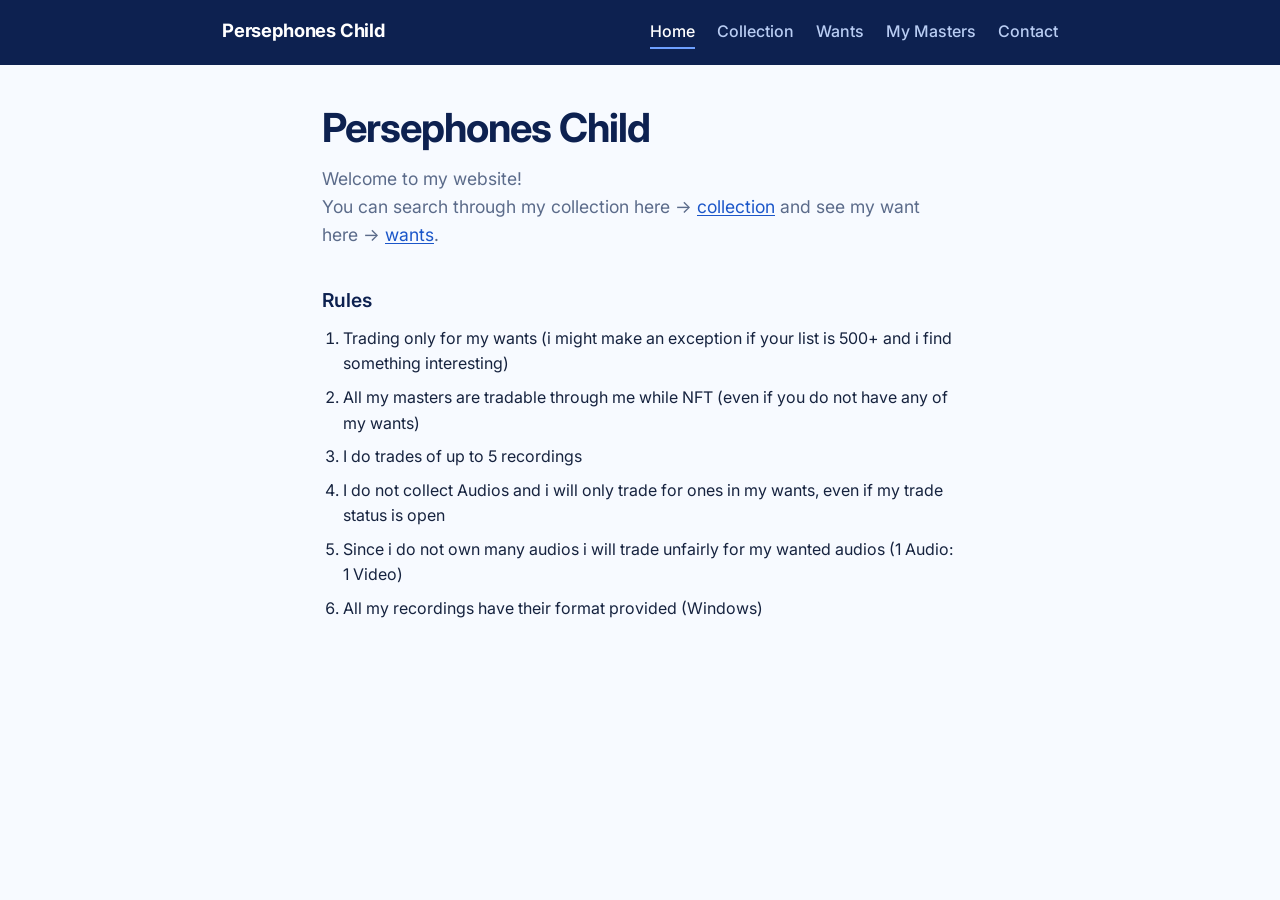
==== commit 2dca0453: "Add files via upload" ====
--- a/index.html
+++ b/index.html
@@ -22,7 +22,7 @@
 </header>
 <main class="wrap narrow">
   <h1>Persephones Child</h1>
-  <p class="intro">Welcome to my website! You can search through my collection here ->
+  <p class="intro">Welcome to my website! <br />You can search through my collection here ->
 <a href="collection.html">collection</a> and see my want here -> <a href="wants.html">wants</a>.</p>
   <h2>Rules</h2>
   <ol class="rules">
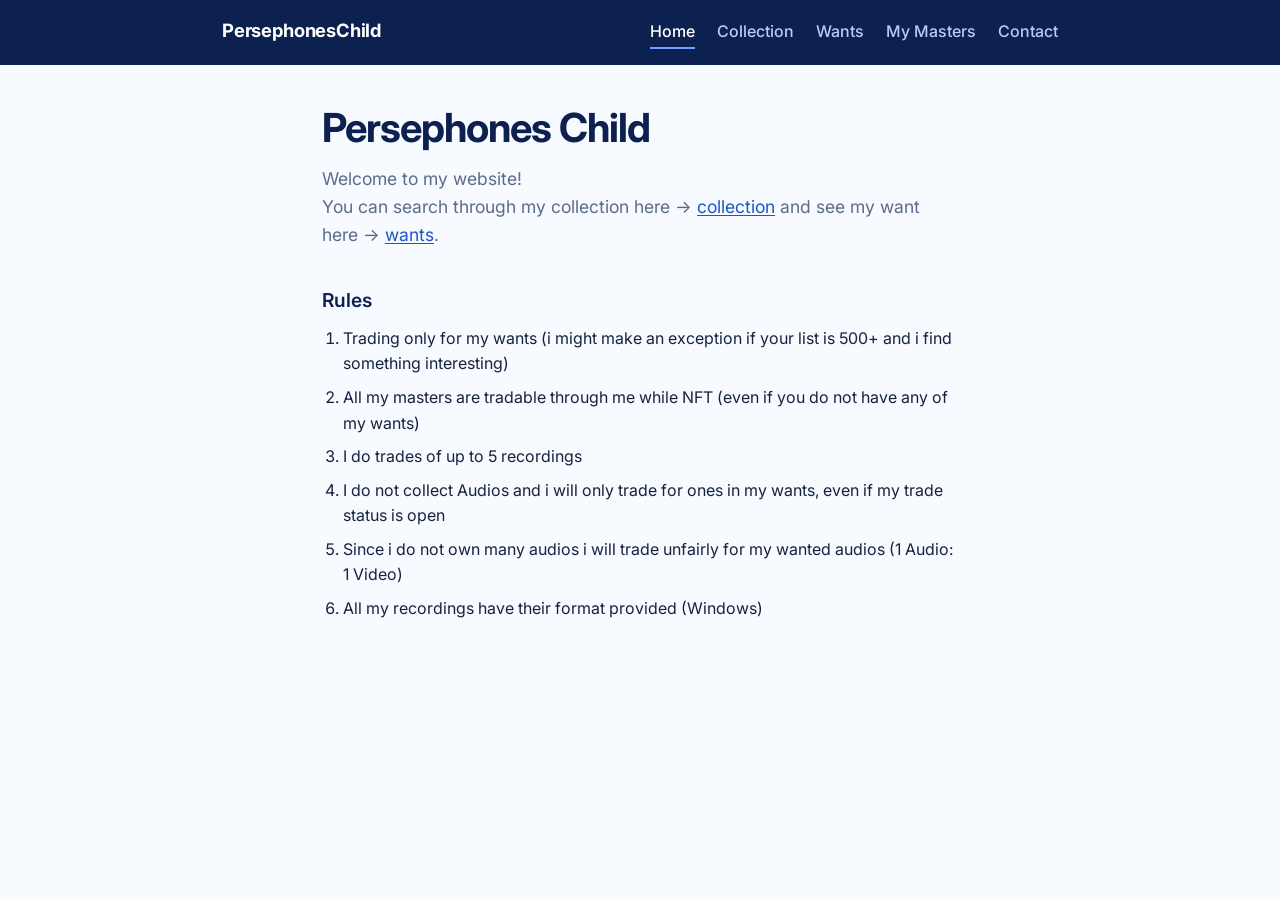
==== commit 056dd17b: "Add files via upload" ====
--- a/index.html
+++ b/index.html
@@ -3,14 +3,14 @@
 <head>
 <meta charset="utf-8">
 <meta name="viewport" content="width=device-width, initial-scale=1">
-<title>Persephones Child</title>
+<title>PersephonesChild</title>
 <link href="https://fonts.bunny.net/css?family=inter:400,500,600,700&amp;display=swap" rel="stylesheet">
 <link rel="stylesheet" href="css/style.css">
 </head>
 <body data-page="home">
 <header class="site-header">
   <div class="wrap header-inner">
-    <a class="brand" href="index.html">Persephones Child</a>
+    <a class="brand" href="index.html">PersephonesChild</a>
     <nav class="main-nav" aria-label="Main">
       <a href="index.html" data-page="home">Home</a>
       <a href="collection.html" data-page="collection">Collection</a>
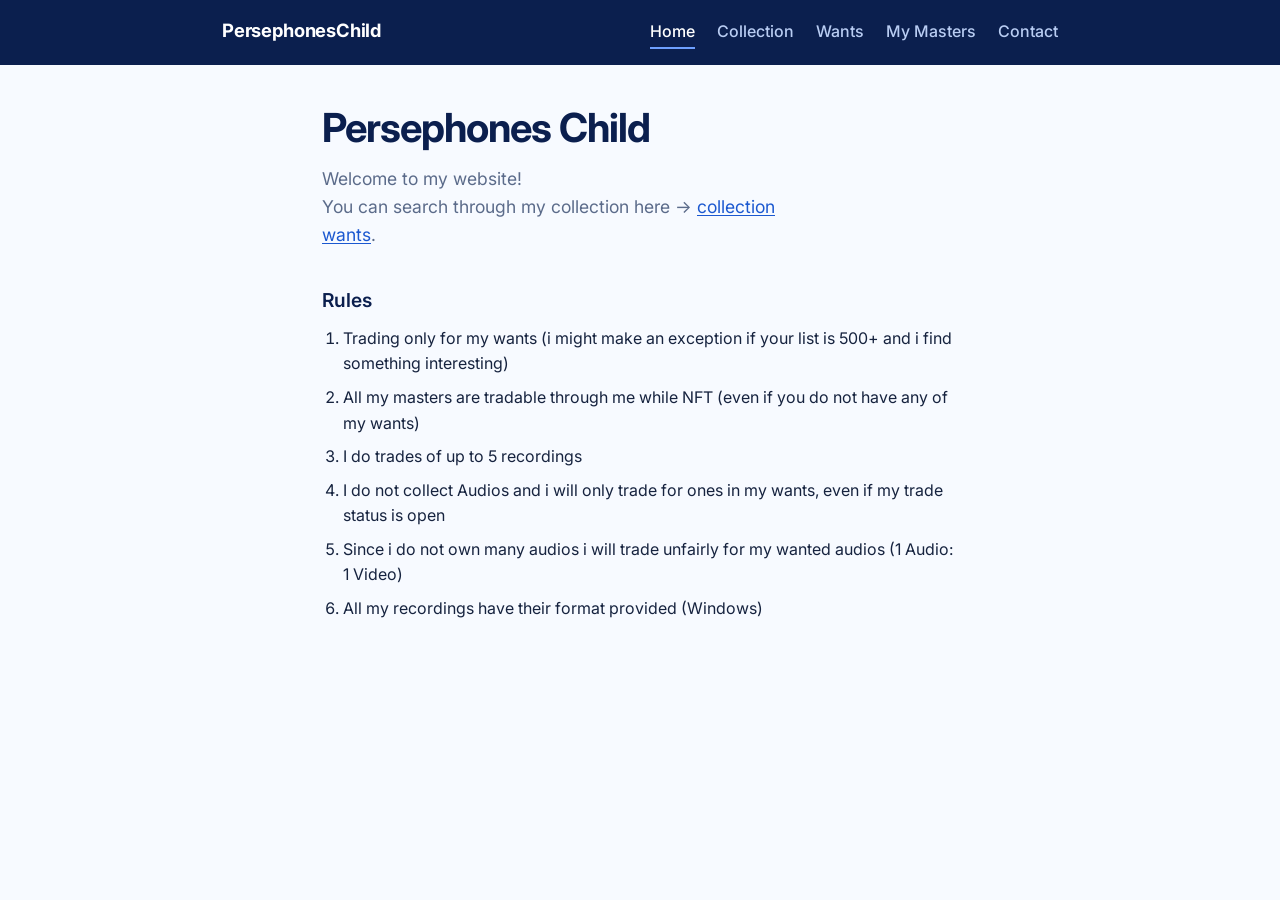
==== commit 32d6ae50: "Add files via upload" ====
--- a/index.html
+++ b/index.html
@@ -22,8 +22,10 @@
 </header>
 <main class="wrap narrow">
   <h1>Persephones Child</h1>
-  <p class="intro">Welcome to my website! <br />You can search through my collection here ->
-<a href="collection.html">collection</a> and see my want here -> <a href="wants.html">wants</a>.</p>
+  <p class="intro">Welcome to my website! 
+    <br />You can search through my collection here ->
+    <a href="collection.html">collection</a> 
+    <br and see my wants here -> <a href="wants.html">wants</a>.</p>
   <h2>Rules</h2>
   <ol class="rules">
     <li>Trading only for my wants (i might make an exception if your list is 500+ and i find something interesting)</li>
--- a/css/style.css
+++ b/css/style.css
@@ -1,13 +1,13 @@
 :root {
-  --navy: #0d2150;
-  --blue: #1b56c9;
-  --blue-dark: #12409c;
+  --navy: #0b1f4e;
+  --blue: #1b58d0;
+  --blue-dark: #0f3e9d;
   --tint: #eaf1fc;
   --paper: #f7faff;
   --ink: #16233f;
   --muted: #5b6b8a;
   --line: #d3dff3;
-  --nft: #c0171d;
+  --nft: #d61d23;
   --font: "Inter", system-ui, -apple-system, "Segoe UI", Arial, sans-serif;
 }
 * { box-sizing: border-box; }
@@ -59,6 +59,12 @@
 .entry dd { margin: 0; overflow-wrap: anywhere; white-space: pre-line; }
 .entry-link { margin: 8px 0 0; font-size: 0.92rem; }
 
+[hidden] { display: none !important; }
+.link-list { list-style: none; margin: 0 0 8px; padding: 0; }
+.link-list li { padding: 3px 0; }
+.link-list .n { color: var(--muted); font-size: 0.9rem; }
+.link-list.letters { display: flex; flex-wrap: wrap; gap: 4px 26px; }
+
 /* NFT: red text, nothing else changes */
 .entry.nft, .entry.nft h3, .entry.nft dt, .entry.nft dd, .entry.nft .badge, .entry.nft a { color: var(--nft); }
 
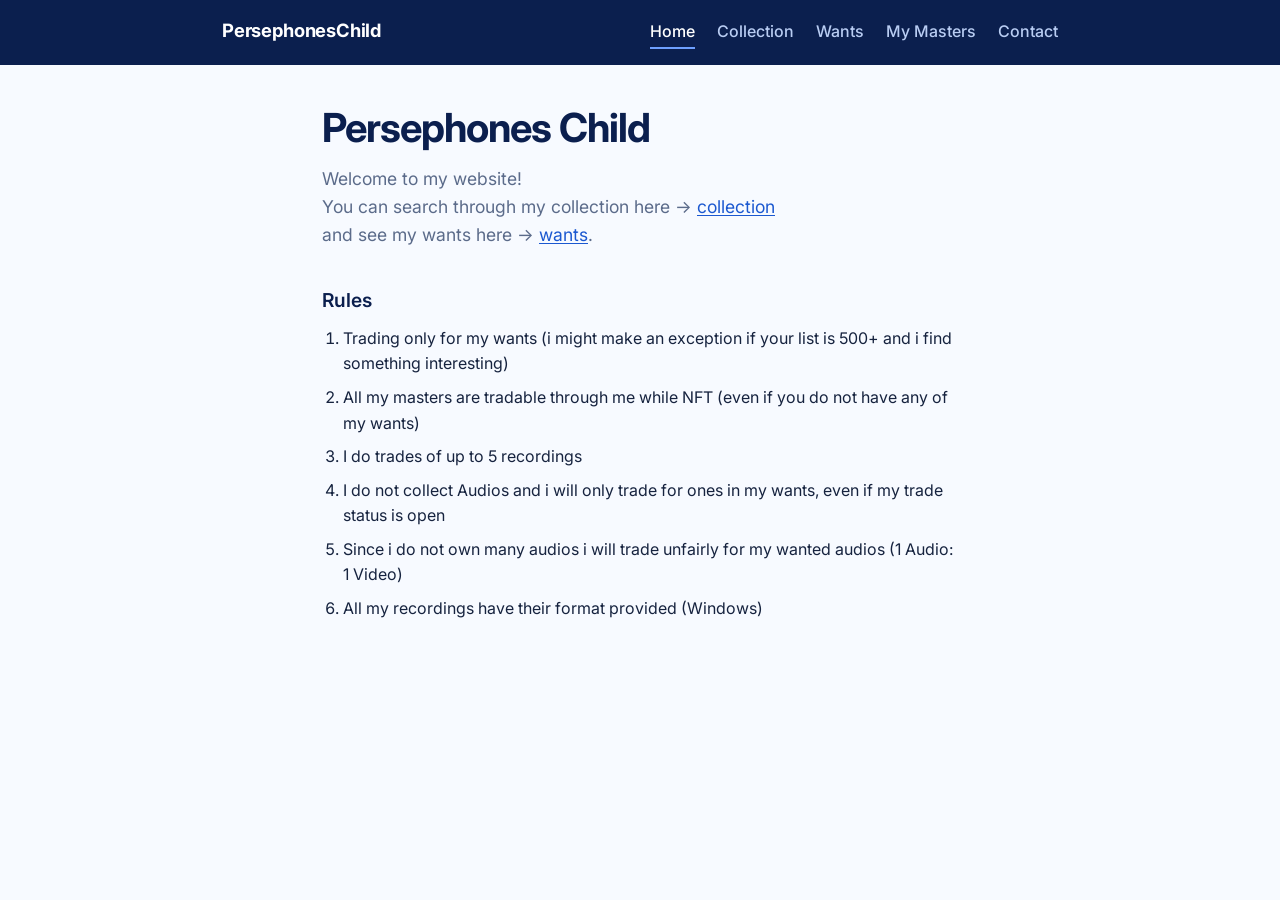
==== commit a03f7d62: "Add files via upload" ====
--- a/index.html
+++ b/index.html
@@ -23,9 +23,8 @@
 <main class="wrap narrow">
   <h1>Persephones Child</h1>
   <p class="intro">Welcome to my website! 
-    <br />You can search through my collection here ->
-    <a href="collection.html">collection</a> 
-    <br and see my wants here -> <a href="wants.html">wants</a>.</p>
+    <br />You can search through my collection here -> <a href="collection.html">collection</a> 
+    <br />and see my wants here -> <a href="wants.html">wants</a>.</p>
   <h2>Rules</h2>
   <ol class="rules">
     <li>Trading only for my wants (i might make an exception if your list is 500+ and i find something interesting)</li>
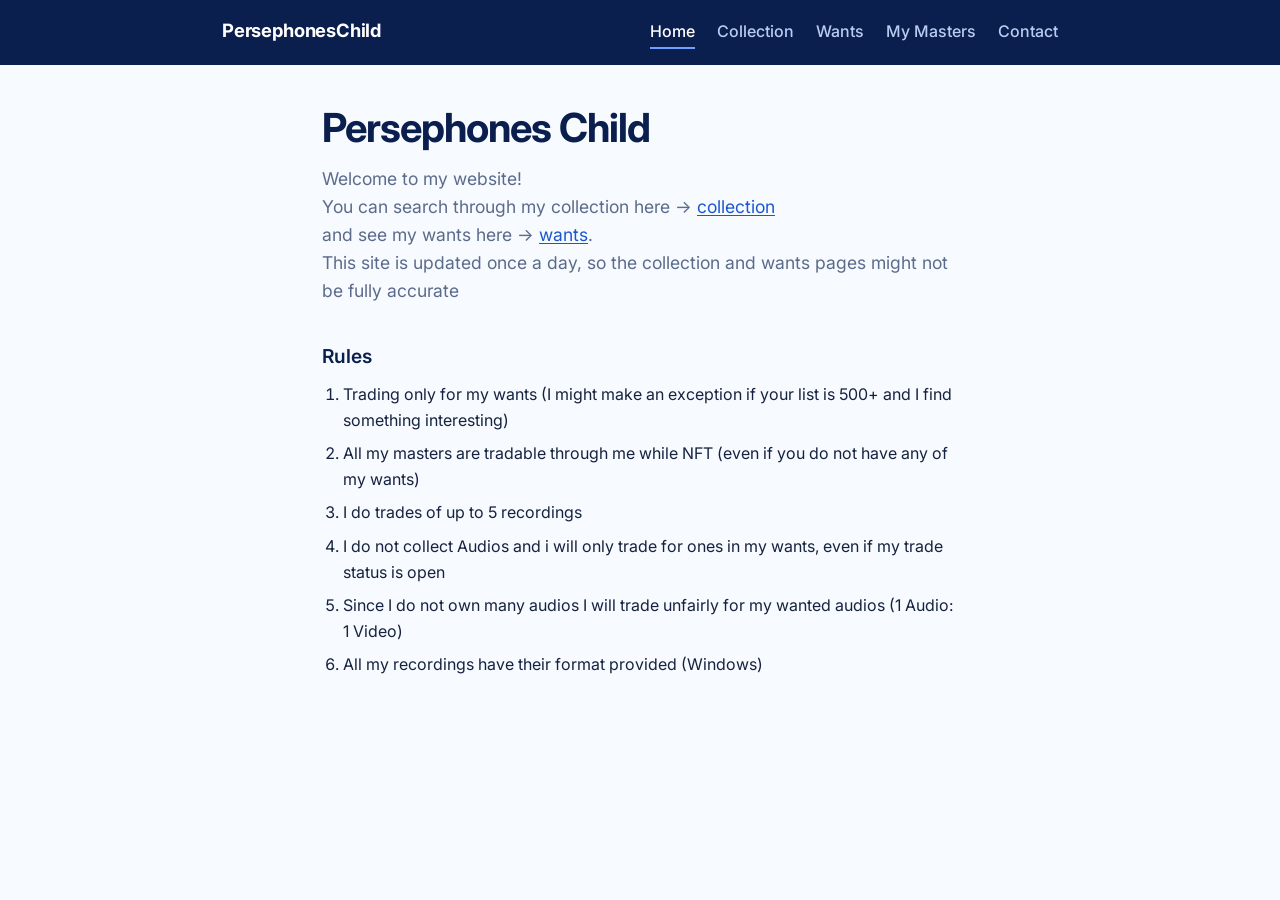
==== commit 69c44805: "Add files via upload" ====
--- a/index.html
+++ b/index.html
@@ -24,14 +24,16 @@
   <h1>Persephones Child</h1>
   <p class="intro">Welcome to my website! 
     <br />You can search through my collection here -> <a href="collection.html">collection</a> 
-    <br />and see my wants here -> <a href="wants.html">wants</a>.</p>
+    <br />and see my wants here -> <a href="wants.html">wants</a>.
+    <br />This site is updated once a day, so the collection and wants pages might not be fully accurate
+  </p>
   <h2>Rules</h2>
   <ol class="rules">
-    <li>Trading only for my wants (i might make an exception if your list is 500+ and i find something interesting)</li>
+    <li>Trading only for my wants (I might make an exception if your list is 500+ and I find something interesting)</li>
     <li>All my masters are tradable through me while NFT (even if you do not have any of my wants)</li>
     <li>I do trades of up to 5 recordings</li>
     <li>I do not collect Audios and i will only trade for ones in my wants, even if my trade status is open</li>
-    <li>Since i do not own many audios i will trade unfairly for my wanted audios (1 Audio: 1 Video)</li>
+    <li>Since I do not own many audios I will trade unfairly for my wanted audios (1 Audio: 1 Video)</li>
     <li>All my recordings have their format provided (Windows)</li>
   </ol>
 </main>
